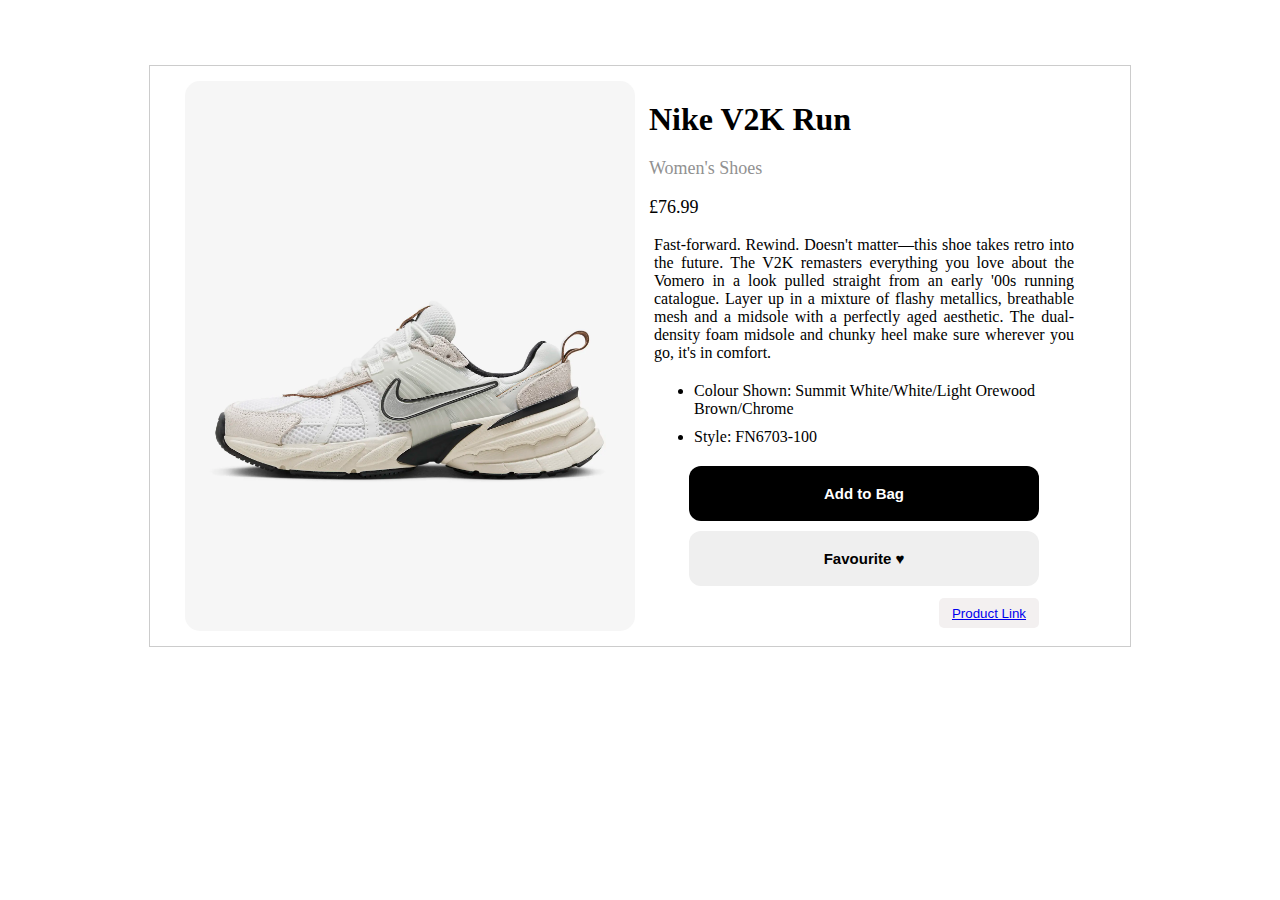
==== Homework HTML-CSS/Homework Class05/index.html @ e3b76193 "hm5 added" ====
<!DOCTYPE html>
<html lang="en">
  <head>
    <meta charset="UTF-8" />
    <meta name="viewport" content="width=device-width, initial-scale=1.0" />
    <title>Product Card</title>
    <link rel="stylesheet" href="style.css" />
  </head>
  <body>
    <section >
        <div class="card">
          <span class="product-img"> 
              <img src="nike-V2KRun.png" alt="Nike-V2K Run">
          </span>
          <span class="product-body">
              <h1 id="product-name">Nike V2K Run</h1>
            
              <p class="product-category">Women's Shoes</p>
              <p class="product-price">£76.99</p>
              <p class="product-description">Fast-forward. Rewind. Doesn't matter—this shoe takes retro into the future. The V2K remasters everything you love about the Vomero in a look pulled straight from an early '00s running catalogue. Layer up in a mixture of flashy metallics, breathable mesh and a midsole with a perfectly aged aesthetic. The dual-density foam midsole and chunky heel make sure wherever you go, it's in comfort.</p>
              <ul class="unordered-list">
                <li class="first-list-item">Colour Shown: Summit White/White/Light Orewood Brown/Chrome</li>
                <li>Style: FN6703-100</li>
              </ul>
              <button id="add-to-bag">Add to Bag</button>
              <button id="favourite">Favourite &hearts;</button>
              <button id="product-link"><a href="https://www.nike.com/gb/t/v2k-run-shoes-Ll36dc/FN6703-100" target="_blank">Product Link</a></button>
          </span>
        </div>
    </section>
</html>
---- Homework HTML-CSS/Homework Class05/style.css ----
img {
  width: 450px;
  height: 550px;
  vertical-align: middle;
  border-radius: 15px;
}

.product-img {
  display: inline-block;
  align-items: center;
  margin-left: 20px;
  width: 450px;
  height: 550px;
}

.product-body {
  display: inline-block;
  align-items: center;
  margin-right: 10px 10px;
  width: 450px;
  height: 550px;
  vertical-align: middle;
}

.card {
  vertical-align: middle;
  width: 950px;
  border: 1px solid rgb(204, 204, 204);
  margin: auto;
  padding: 15px;
  margin-top: 65px;
}

#product-name {
  padding-left: 10px;
  margin: 20px 0;
}

.product-category {
  font-size: 18px;
  padding-left: 10px;
  color: rgb(145, 145, 145);
}

.product-price {
  font-size: 18px;
  padding-left: 10px;
}

.product-description {
  margin: 10px 15px;
  text-align: justify;
}

.first-list-item {
  padding-bottom: 10px;
}

#add-to-bag {
  background-color: black;
  color: white;
  width: 350px;
  height: 55px;
  border-radius: 12px;
  display: block;
  margin: 10px 50px;
  align-content: center;
  font-size: 15px;
  font-weight: 700;
  border-style: none;
}

#add-to-bag:hover {
  background-color: rgb(169, 169, 169);
}

#add-to-bag:active {
  background-color: rgb(175, 145, 169);
  color: black;
}

#favourite {
  width: 350px;
  height: 55px;
  border-radius: 12px;
  display: block;
  margin: 10px 50px;
  font-size: 15px;
  font-weight: 700;
  border-style: hidden;
}

#favourite:active {
  background-color: #a9a9a9;
  color: white;
  border-style: solid;
  border-color: rgb(71, 71, 71);
}

.unordered-list {
  margin: 20px 15px;
}

#product-link {
  background-color: rgb(243, 240, 240);
  width: 100px;
  height: 30px;
  margin: 2px 300px;
  border-style: none;
  border-radius: 5px;
}
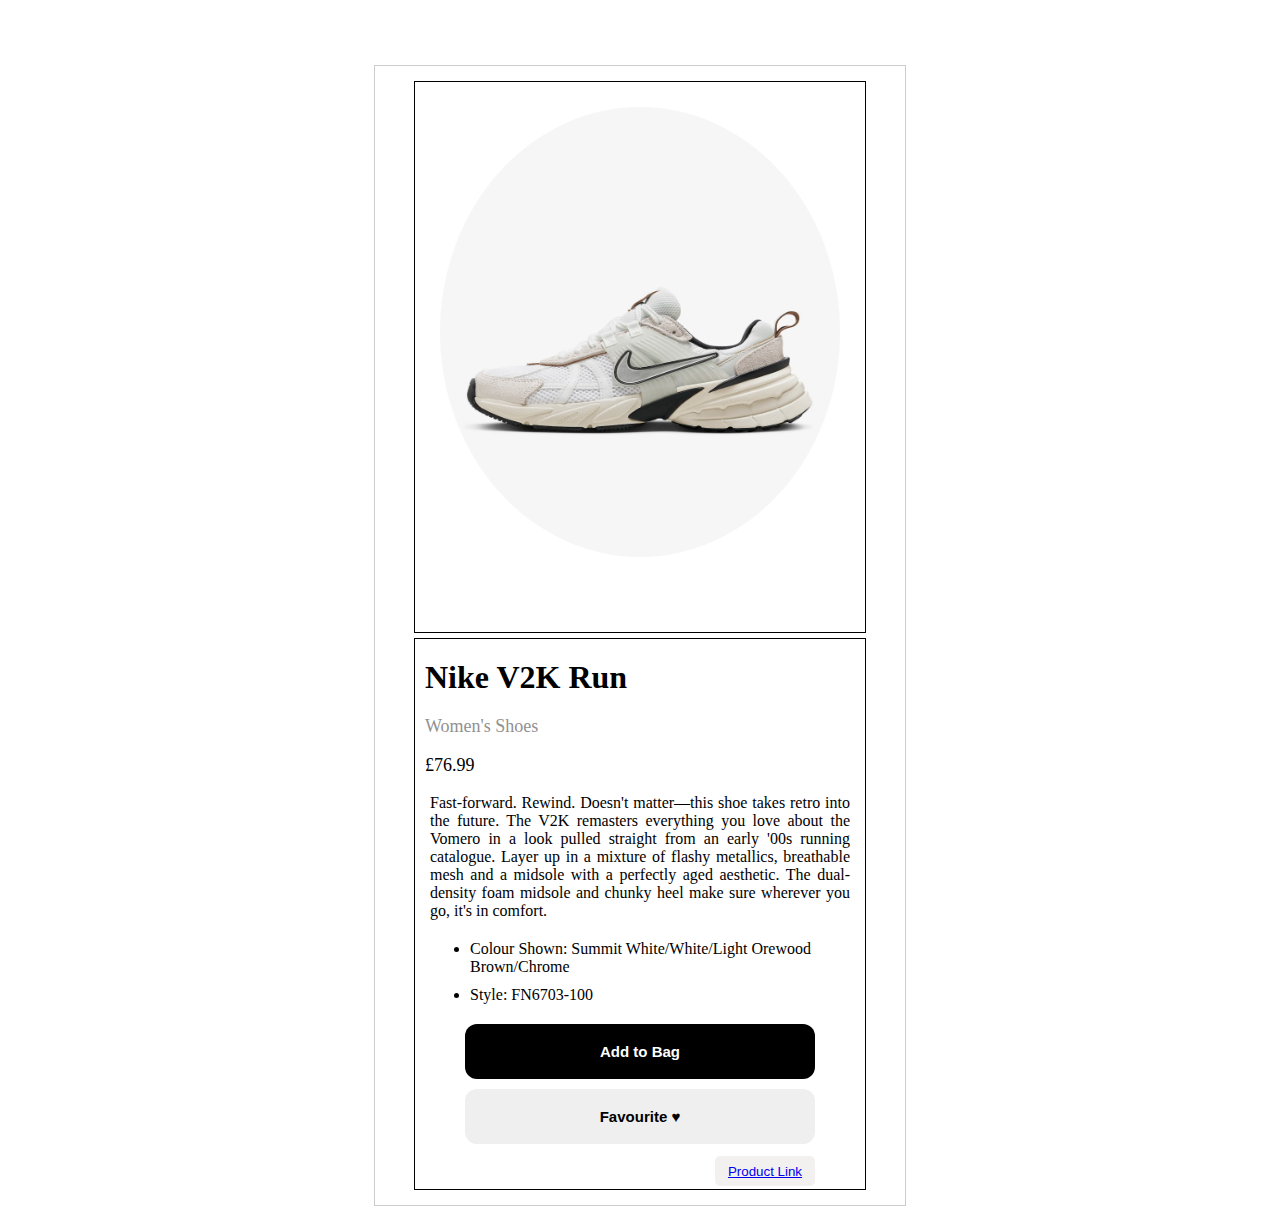
==== commit 2bb8663c: "style1.css file added" ====
--- a/Homework HTML-CSS/Homework Class05/index.html
+++ b/Homework HTML-CSS/Homework Class05/index.html
@@ -4,7 +4,8 @@
     <meta charset="UTF-8" />
     <meta name="viewport" content="width=device-width, initial-scale=1.0" />
     <title>Product Card</title>
-    <link rel="stylesheet" href="style.css" />
+    <!-- <link rel="stylesheet" href="style.css" /> -->
+    <link rel="stylesheet" href="style1.css" />
   </head>
   <body>
     <section >
--- a/Homework HTML-CSS/Homework Class05/style.css
+++ b/Homework HTML-CSS/Homework Class05/style.css
@@ -16,7 +16,7 @@
 .product-body {
   display: inline-block;
   align-items: center;
-  margin-right: 10px 10px;
+  margin-right: 20px;
   width: 450px;
   height: 550px;
   vertical-align: middle;
--- a/Homework HTML-CSS/Homework Class05/style1.css
+++ b/Homework HTML-CSS/Homework Class05/style1.css
@@ -0,0 +1,113 @@
+img {
+  width: 400px;
+  height: 450px;
+  padding: 25px;
+  border-radius: 50%;
+}
+
+.product-img {
+  display: block;
+  align-items: center;
+  margin: auto;
+  width: 450px;
+  border: 1px solid black;
+  height: 550px;
+  margin-bottom: 5px;
+}
+
+.product-body {
+  display: block;
+  align-items: center;
+  margin: auto;
+  width: 450px;
+  height: 550px;
+  border: 1px solid black;
+}
+
+.card {
+  vertical-align: middle;
+  width: 500px;
+  border: 1px solid rgb(204, 204, 204);
+  margin: auto;
+  padding: 15px;
+  margin-top: 65px;
+}
+
+#product-name {
+  padding-left: 10px;
+  margin: 20px 0;
+}
+
+.product-category {
+  font-size: 18px;
+  padding-left: 10px;
+  color: rgb(145, 145, 145);
+}
+
+.product-price {
+  font-size: 18px;
+  padding-left: 10px;
+}
+
+.product-description {
+  margin: 10px 15px;
+  text-align: justify;
+}
+
+.first-list-item {
+  padding-bottom: 10px;
+}
+
+#add-to-bag {
+  background-color: black;
+  color: white;
+  width: 350px;
+  height: 55px;
+  border-radius: 12px;
+  display: block;
+  margin: 10px 50px;
+  align-content: center;
+  font-size: 15px;
+  font-weight: 700;
+  border-style: none;
+}
+
+#add-to-bag:hover {
+  background-color: rgb(169, 169, 169);
+}
+
+#add-to-bag:active {
+  background-color: rgb(175, 145, 169);
+  color: black;
+}
+
+#favourite {
+  width: 350px;
+  height: 55px;
+  border-radius: 12px;
+  display: block;
+  margin: 10px 50px;
+  font-size: 15px;
+  font-weight: 700;
+  border-style: hidden;
+}
+
+#favourite:active {
+  background-color: #a9a9a9;
+  color: white;
+  border-style: solid;
+  border-color: rgb(71, 71, 71);
+}
+
+.unordered-list {
+  margin: 20px 15px;
+}
+
+#product-link {
+  background-color: rgb(243, 240, 240);
+  width: 100px;
+  height: 30px;
+  margin: 2px 300px;
+  border-style: none;
+  border-radius: 5px;
+}
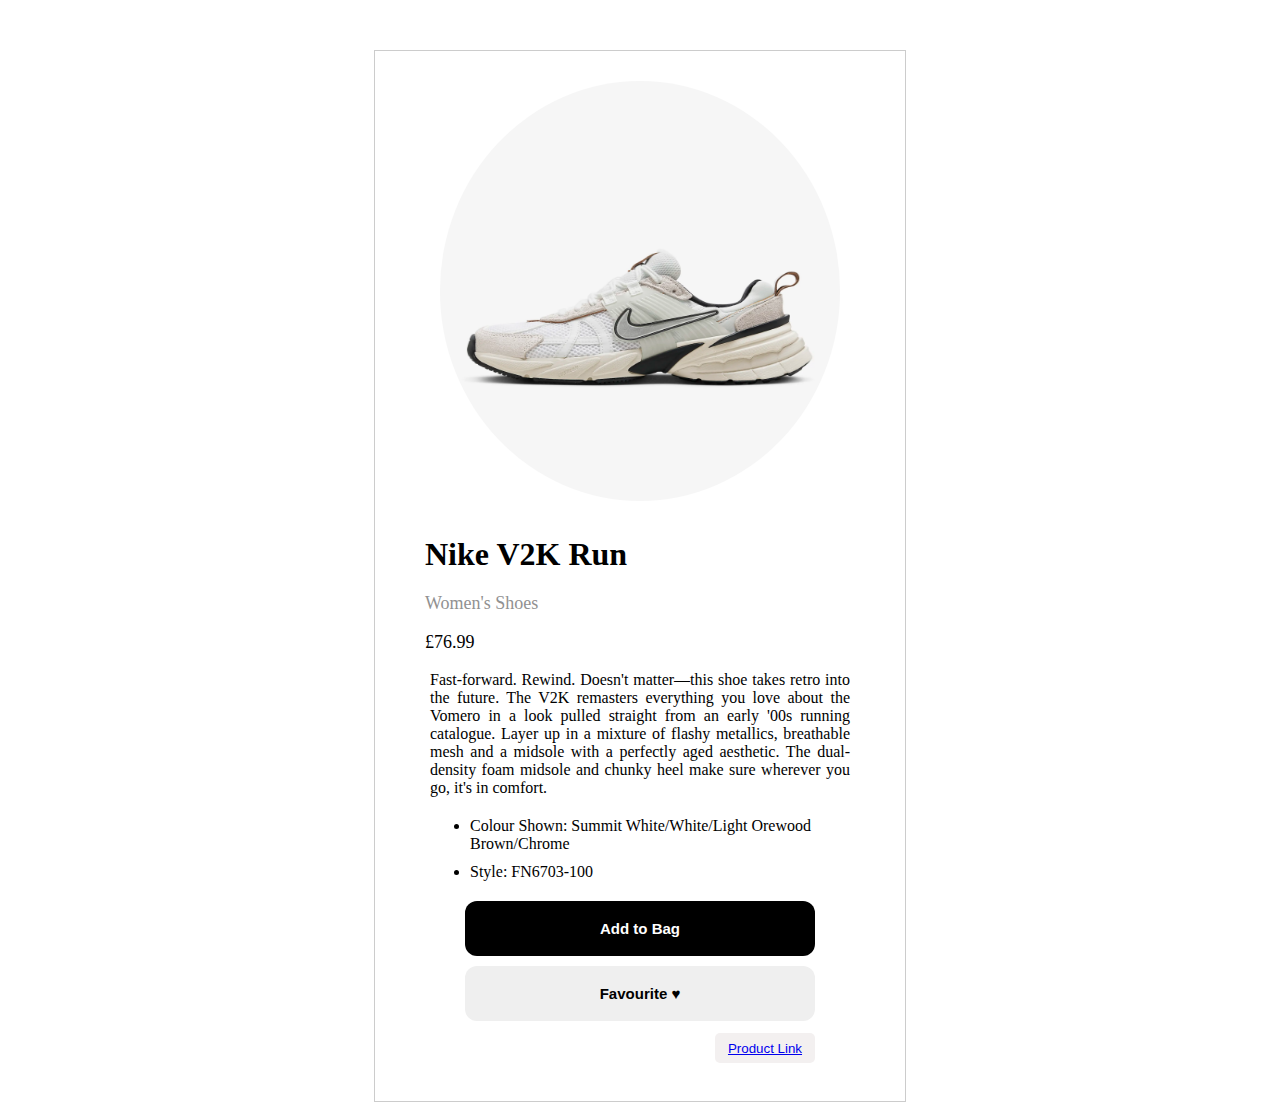
==== commit 2b4fa070: "html update" ====
--- a/Homework HTML-CSS/Homework Class05/index.html
+++ b/Homework HTML-CSS/Homework Class05/index.html
@@ -8,25 +8,41 @@
     <link rel="stylesheet" href="style1.css" />
   </head>
   <body>
-    <section >
-        <div class="card">
-          <span class="product-img"> 
-              <img src="nike-V2KRun.png" alt="Nike-V2K Run">
-          </span>
-          <span class="product-body">
-              <h1 id="product-name">Nike V2K Run</h1>
-            
-              <p class="product-category">Women's Shoes</p>
-              <p class="product-price">£76.99</p>
-              <p class="product-description">Fast-forward. Rewind. Doesn't matter—this shoe takes retro into the future. The V2K remasters everything you love about the Vomero in a look pulled straight from an early '00s running catalogue. Layer up in a mixture of flashy metallics, breathable mesh and a midsole with a perfectly aged aesthetic. The dual-density foam midsole and chunky heel make sure wherever you go, it's in comfort.</p>
-              <ul class="unordered-list">
-                <li class="first-list-item">Colour Shown: Summit White/White/Light Orewood Brown/Chrome</li>
-                <li>Style: FN6703-100</li>
-              </ul>
-              <button id="add-to-bag">Add to Bag</button>
-              <button id="favourite">Favourite &hearts;</button>
-              <button id="product-link"><a href="https://www.nike.com/gb/t/v2k-run-shoes-Ll36dc/FN6703-100" target="_blank">Product Link</a></button>
-          </span>
-        </div>
+    <section>
+      <div class="card">
+        <span class="product-img">
+          <img src="nike-V2KRun.png" alt="Nike-V2K Run" />
+        </span>
+        <span class="product-body">
+          <h1 id="product-name">Nike V2K Run</h1>
+
+          <p class="product-category">Women's Shoes</p>
+          <p class="product-price">£76.99</p>
+          <p class="product-description">
+            Fast-forward. Rewind. Doesn't matter—this shoe takes retro into the
+            future. The V2K remasters everything you love about the Vomero in a
+            look pulled straight from an early '00s running catalogue. Layer up
+            in a mixture of flashy metallics, breathable mesh and a midsole with
+            a perfectly aged aesthetic. The dual-density foam midsole and chunky
+            heel make sure wherever you go, it's in comfort.
+          </p>
+          <ul class="unordered-list">
+            <li class="first-list-item">
+              Colour Shown: Summit White/White/Light Orewood Brown/Chrome
+            </li>
+            <li>Style: FN6703-100</li>
+          </ul>
+          <button id="add-to-bag">Add to Bag</button>
+          <button id="favourite">Favourite &hearts;</button>
+          <button id="product-link">
+            <a
+              href="https://www.nike.com/gb/t/v2k-run-shoes-Ll36dc/FN6703-100"
+              target="_blank"
+              >Product Link</a
+            >
+          </button>
+        </span>
+      </div>
     </section>
+  </body>
 </html>
--- a/Homework HTML-CSS/Homework Class05/style1.css
+++ b/Homework HTML-CSS/Homework Class05/style1.css
@@ -1,7 +1,7 @@
 img {
   width: 400px;
-  height: 450px;
-  padding: 25px;
+  height: 420px;
+  margin: 15px 25px;
   border-radius: 50%;
 }
 
@@ -10,9 +10,7 @@
   align-items: center;
   margin: auto;
   width: 450px;
-  border: 1px solid black;
-  height: 550px;
-  margin-bottom: 5px;
+  height: 450px;
 }
 
 .product-body {
@@ -21,16 +19,14 @@
   margin: auto;
   width: 450px;
   height: 550px;
-  border: 1px solid black;
 }
 
 .card {
-  vertical-align: middle;
   width: 500px;
   border: 1px solid rgb(204, 204, 204);
   margin: auto;
   padding: 15px;
-  margin-top: 65px;
+  margin-top: 50px;
 }
 
 #product-name {
